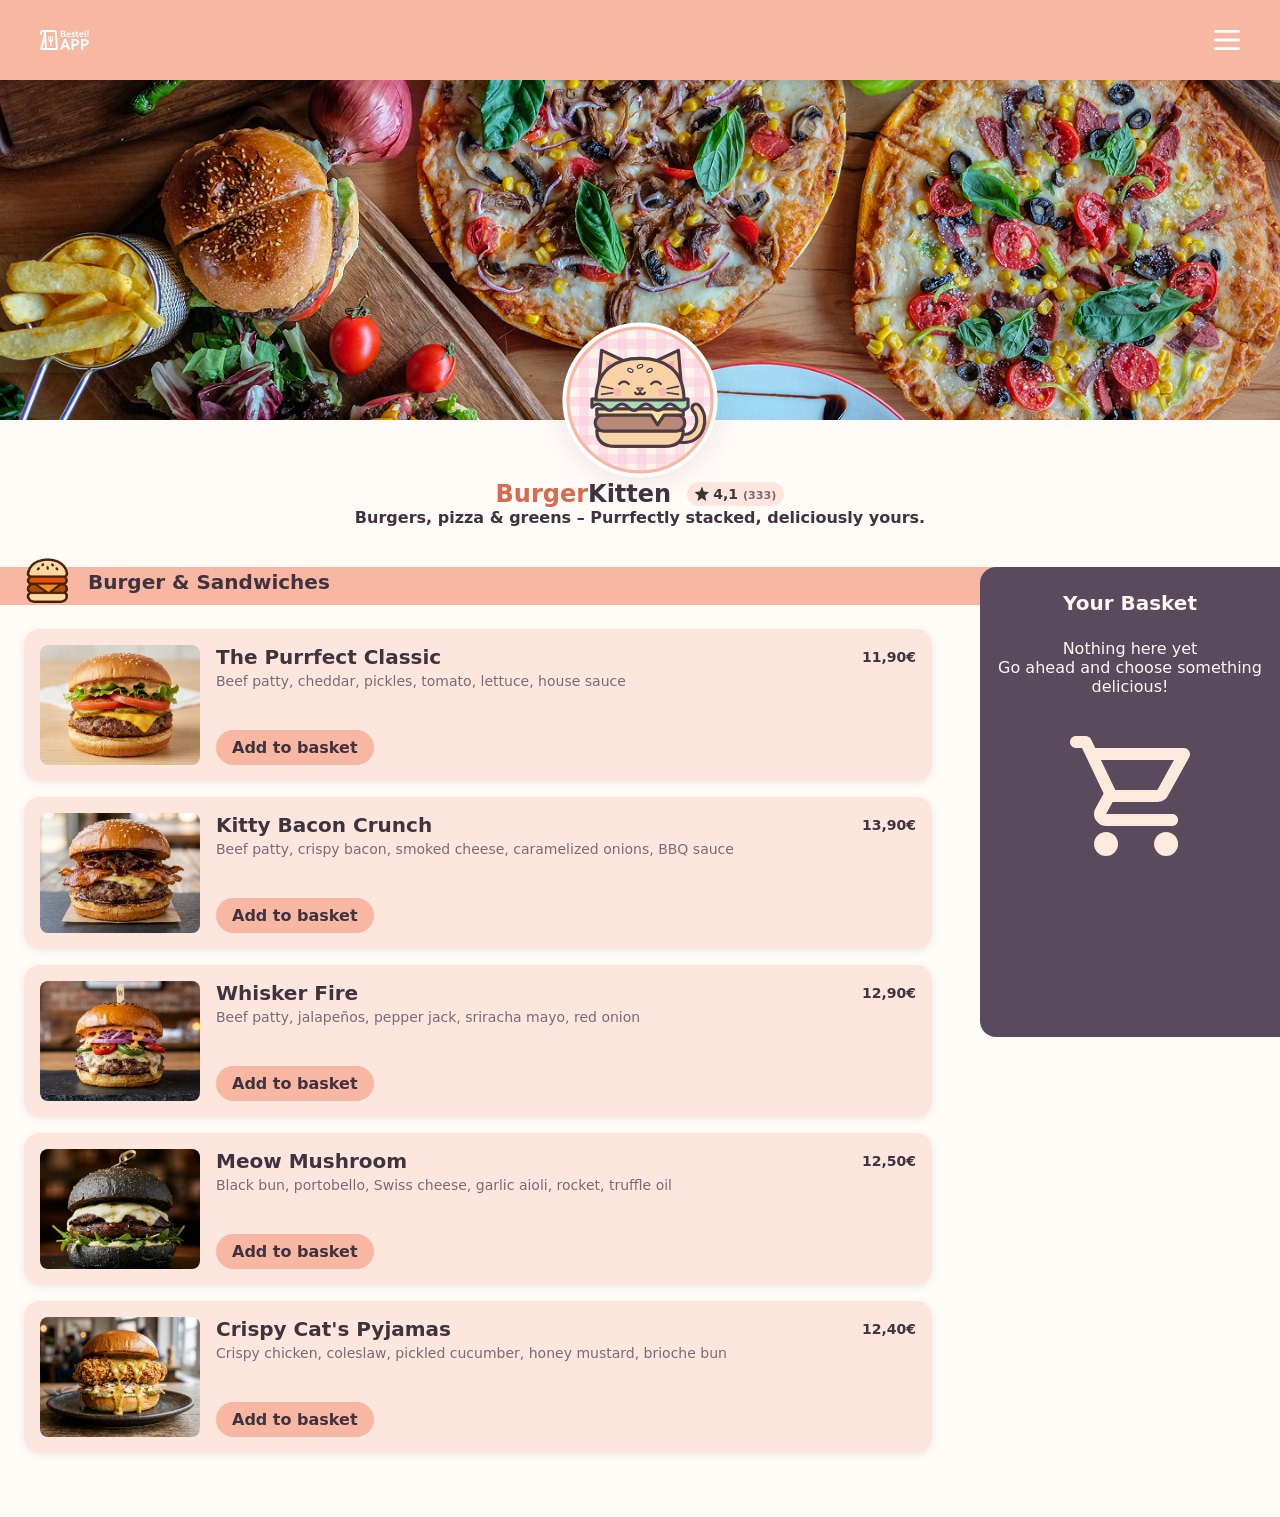
==== index.html @ b27741aa "feat: implemented all the button functionalities. Nothing get's stored yet." ====
<!doctype html>
<html lang="en">
    <head>
        <meta charset="UTF-8" />
        <meta name="viewport" content="width=device-width, initial-scale=1.0" />
        <title>Bestell App</title>
        <link rel="stylesheet" href="style.css" />
        <script src="./scripts/db.js"></script>
        <script src="./scripts/templates.js"></script>
        <script src="./script.js" defer></script>
    </head>
    <body onload="init()">
        <header class="site-header">
            <img src="./assets/icon/site-logo.svg" alt="Website Icon" />
            <img src="./assets/icon/menu.svg" alt="Menu Icon" />
        </header>
        <main>
            <section class="hero-section"></section>
            <section class="title-section">
                <img
                    src="./assets/icon/logo-burgerkitten.svg"
                    alt="Logo Burgerkitten"
                />
                <div class="restaurant">
                    <div class="name-wrapper">
                        <h1><span class="name-accent">Burger</span>Kitten</h1>
                        <div class="stars">
                            <img src="./assets/icon/star.svg" alt="Star icon" />
                            <p>4,1 <span class="rating-count">(333)</span></p>
                        </div>
                    </div>
                    <p>
                        Burgers, pizza & greens – Purrfectly stacked,
                        deliciously yours.
                    </p>
                </div>
            </section>
            <section class="menu-section">
                <div class="category-header">
                    <div class="category-header-inner">
                        <img src="./assets/icon/burger.svg" alt="Burger icon" />
                        <h2>Burger & Sandwiches</h2>
                    </div>
                </div>
                <div class="basket-content-wrapper">
                    <div id="cards" class="menu-cards"></div>
                    <section id="basket" class="basket"></section>
                </div>
            </section>
            <dialog id="finished_order_dialog" class="order-confirmed-dialog" onclick="closeOnBackdrop(event)"</dialog>
                <button
                    class="dialog-close"
                    onclick="closeDialog()"
                    aria-label="Close"
                >
                    ✕
                </button>
                <img src="./assets/icon/delivery.svg" alt="Icon of driving truck">
                <h3>Order confirmed!</h3>
                <p>Your food is on the way, meow!</p>
            </dialog>
        </main>
    </body>
</html>
---- style.css ----
@import url("./styles/root.css");

/* ---------- Reset ---------- */
* {
    margin: 0;
    padding: 0;
    box-sizing: border-box;
}

img {
    display: block;
    max-width: 100%;
}

body {
    font-family: var(--font-body);
    font-size: var(--font-size-base);
    color: var(--color-text);
    background-color: var(--color-bg);
}

button {
    font: inherit;
    cursor: pointer;
}

/* ---------- Header ---------- */
.site-header {
    display: flex;
    justify-content: space-between;
    align-items: center;
    height: 80px;
    padding: 0 var(--space-5);
    background-color: var(--color-primary);
}

.site-header img {
    height: 20px;
}

/* ---------- Hero ---------- */
/* Replace the gradient with a background-image once the photo is ready */
.hero-section {
    height: 340px;
    max-width: 1440px;
    margin: 0 auto;
    background-image: url("./assets/img/hero.png");
    background-size: cover;
    background-position: center;
}

/* ---------- Title / logo ---------- */
.title-section {
    text-align: center;
    padding-bottom: var(--space-5);
}

.title-section > img {
    width: 160px;
    height: 160px;
    margin: -100px auto 0; /* pulls the logo up so it overlaps the hero */
    position: relative;
    filter: drop-shadow(var(--shadow-soft));
}

.name-wrapper {
    display: flex;
    justify-content: center;
    align-items: center;
    gap: var(--space-3);
}

.name-accent {
    color: var(--color-primary-deep);
}

.restaurant {
    display: flex;
    flex-direction: column;

    font-weight: 600;
}

.stars {
    display: flex;
    align-items: center;
    gap: var(--space-1);
    padding: var(--space-1) var(--space-2);
    background-color: var(--color-primary-soft);
    border-radius: var(--radius-round);
    font-size: var(--font-size-sm);
    font-weight: 600;
}
.rating-count {
    color: var(--color-text-muted);
    font-size: 0.8em;
}

.stars img {
    width: var(--font-size-sm);
}

/* ---------- Menu ---------- */
.menu-section {
    --category-bar-height: 38px;
    margin: 0 auto;
}

.category-header {
    display: flex;
    align-items: center;
    gap: var(--space-3);
    background-color: var(--color-primary);
    height: var(--category-bar-height);
    width: 100%;
}

.category-header img {
    height: 48px;
    position: absolute;
    bottom: 0px;
}

.category-header h2 {
    font-family: var(--font-heading);
    font-size: var(--font-size-lg);
    color: var(--color-text-on-primary);
    padding-left: var(--space-6);
}

.category-header-inner {
    position: relative; /* anchors the absolutely positioned icon */
    display: flex;
    align-items: center;
    width: 100%;
    height: 100%;
    max-width: 1440px;
    margin: 0 auto;
    padding: 0 var(--space-4) var(--space-2);
}

.basket-content-wrapper {
    max-width: 1440px;

    margin: calc(-1 * var(--category-bar-height)) auto 0; /* pulls the basket up over the orange bar */
    display: flex;
    justify-content: space-between;
    align-items: flex-start;
    gap: var(--space-4);
}

.basket {
    position: sticky;
    z-index: 1;
    top: var(--space-4);
    background-color: var(--color-basket-bg);
    flex: 0 0 300px;
    max-height: calc(100vh - 2 * var(--space-4));
    padding: var(--space-4) var(--space-3);
    color: var(--color-basket-text);
    display: flex;
    flex-direction: column;
    align-items: center;
    border-top-left-radius: var(--radius-md);
    border-bottom-left-radius: var(--radius-md);
    height: 470px;
}

.basket-items {
    padding-right: var(--space-2);
    scrollbar-gutter: stable;
}

.menu-cards {
    display: flex;
    flex-direction: column;
    gap: var(--space-3);
    margin-top: calc(
        var(--category-bar-height) + var(--space-4)
    ); /* compensates for the wrapper's negative margin */
    padding: 0 var(--space-4) var(--space-6);
    flex: 1;
    min-width: 0;
    max-width: 1140px;
}

/* ---------- Basket content ---------- */
.basket h3 {
    font-family: var(--font-heading);
    font-size: var(--font-size-lg);
    margin-bottom: var(--space-4);
}

/* empty basket */
.basket > p {
    text-align: center;
}

.basket > img {
    width: 120px;
    height: 120px;
    margin-top: var(--space-5);
}

/* filled basket */
.basket-items {
    display: flex;
    flex-direction: column;
    gap: var(--space-2);
    width: 100%;
    min-height: 0;
    overflow-y: auto; /* list scrolls, totals and button stay visible */
    scrollbar-color: var(--color-primary) transparent;
}

.basket-item {
    display: flex;
    flex-direction: column;
    gap: var(--space-2);
    padding: var(--space-2) var(--space-3);
    background-color: var(--color-primary-soft);
    color: var(--color-text);
    border-radius: var(--radius-md);
    font-weight: 600;
    font-size: var(--font-size-sm);
}

.basket-item-row {
    display: flex;
    justify-content: space-between;
    align-items: center;
}

.amount-controls {
    display: flex;
    align-items: center;
    gap: var(--space-2);
}

.amount-button {
    display: flex;
    align-items: center;
    justify-content: center;
    width: 24px;
    height: 24px;
    padding: 0;
    background: transparent;
    border: 0;
    border-radius: var(--radius-round);
    color: var(--color-text);
    font-weight: 700;
}

.amount-button:hover {
    background-color: var(--color-primary);
}

.amount-button:focus-visible {
    outline: 3px solid var(--color-focus);
}

.amount-button img {
    width: 16px;
    height: 16px;
}

.basket-summary {
    display: flex;
    flex-direction: column;
    gap: var(--space-1);
    width: 100%;
    margin-top: var(--space-3);
    font-size: var(--font-size-sm);
}

.summary-row {
    display: flex;
    justify-content: space-between;
}

.summary-total {
    margin-top: var(--space-1);
    padding-top: var(--space-2);
    border-top: 2px solid var(--color-basket-text);
    font-weight: 700;
}

.button-buy {
    margin-top: var(--space-3);
    padding: var(--space-2) var(--space-5);
    color: var(--color-text-on-primary);
    background-color: var(--color-primary);
    border: 0;
    border-radius: var(--radius-round);
    font-family: var(--font-heading);
    font-size: var(--font-size-lg);
    font-weight: 600;
}

.button-buy:hover {
    background-color: var(--color-primary-hover);
}

.button-buy:focus-visible {
    outline: 3px solid var(--color-focus);
    outline-offset: 2px;
}

/* ---------- Card ---------- */
.card {
    display: flex;
    gap: var(--space-3);
    padding: var(--space-3);
    background-color: var(--color-primary-soft);
    border-radius: var(--radius-md);
    box-shadow: var(--shadow-card);
}

.card img {
    width: 160px;
    height: 120px;
    object-fit: cover;
    border-radius: var(--radius-sm);
}

.details {
    display: flex;
    flex-direction: column;
    gap: var(--space-1);
    flex: 1;
}

.details h3 {
    font-family: var(--font-heading);
    font-size: var(--font-size-lg);
    font-weight: 600;
}

.details p {
    font-size: var(--font-size-sm);
    color: var(--color-text-muted);
}

.details-header {
    display: flex;
    justify-content: space-between;
    align-items: center;
}

.details-header p {
    color: var(--color-text);
    font-weight: 600;
}

.button-to-basket {
    align-self: flex-start;
    margin-top: auto;
    padding: var(--space-2) var(--space-3);
    color: var(--color-text-on-primary);
    background-color: var(--color-primary);
    border: 0;
    border-radius: var(--radius-round);
    font-weight: 700;
}

.button-to-basket:hover {
    background-color: var(--color-primary-hover);
}

.button-to-basket:focus-visible {
    outline: 3px solid var(--color-focus);
    outline-offset: 2px;
}

/* ---------- Dialog ---------- */
.order-confirmed-dialog {
    position: fixed; /* keeps it centered even if the page is scrolled */
    margin: auto;
    width: min(90vw, 380px);
    padding: var(--space-5) var(--space-4) var(--space-4);
    background-color: var(--color-basket-bg);
    color: var(--color-basket-text);
    border: none;
    border-radius: var(--radius-lg);
    box-shadow: var(--shadow-soft);
    text-align: center;
}

/* display only on [open], otherwise flex would show the closed dialog */
.order-confirmed-dialog[open] {
    display: flex;
    flex-direction: column;
    align-items: center;
    gap: var(--space-2);
    animation: dialog-pop 0.25s ease-out;
}

.order-confirmed-dialog::backdrop {
    background-color: var(--color-backdrop);
    backdrop-filter: blur(2px);
}

.order-confirmed-dialog img {
    width: 80px;
    height: 80px;
    margin-bottom: var(--space-2);
}

.order-confirmed-dialog h3 {
    font-family: var(--font-heading);
    font-size: var(--font-size-xl);
    line-height: 1.1;
}

.order-confirmed-dialog p {
    font-size: var(--font-size-lg);
    color: var(--color-primary);
}

.dialog-close {
    position: absolute;
    top: var(--space-3);
    right: var(--space-3);
    display: flex;
    align-items: center;
    justify-content: center;
    width: 36px;
    height: 36px;
    padding: 0;
    background: transparent;
    border: 0;
    border-radius: var(--radius-round);
    color: var(--color-basket-text);
    font-size: var(--font-size-lg);
    line-height: 1;
}

.dialog-close:hover {
    background-color: var(--color-basket-line);
}

.dialog-close:focus-visible {
    outline: 3px solid var(--color-focus);
}

@keyframes dialog-pop {
    from {
        opacity: 0;
        transform: scale(0.92);
    }
    to {
        opacity: 1;
        transform: scale(1);
    }
}

/* ---------- Small screens ---------- */
@media (max-width: 600px) {
    .site-header {
        padding: 0 var(--space-3);
    }

    .hero-section {
        height: 220px;
    }

    .card {
        flex-direction: column;
    }

    .card img {
        width: 100%;
        height: 180px;
    }
}
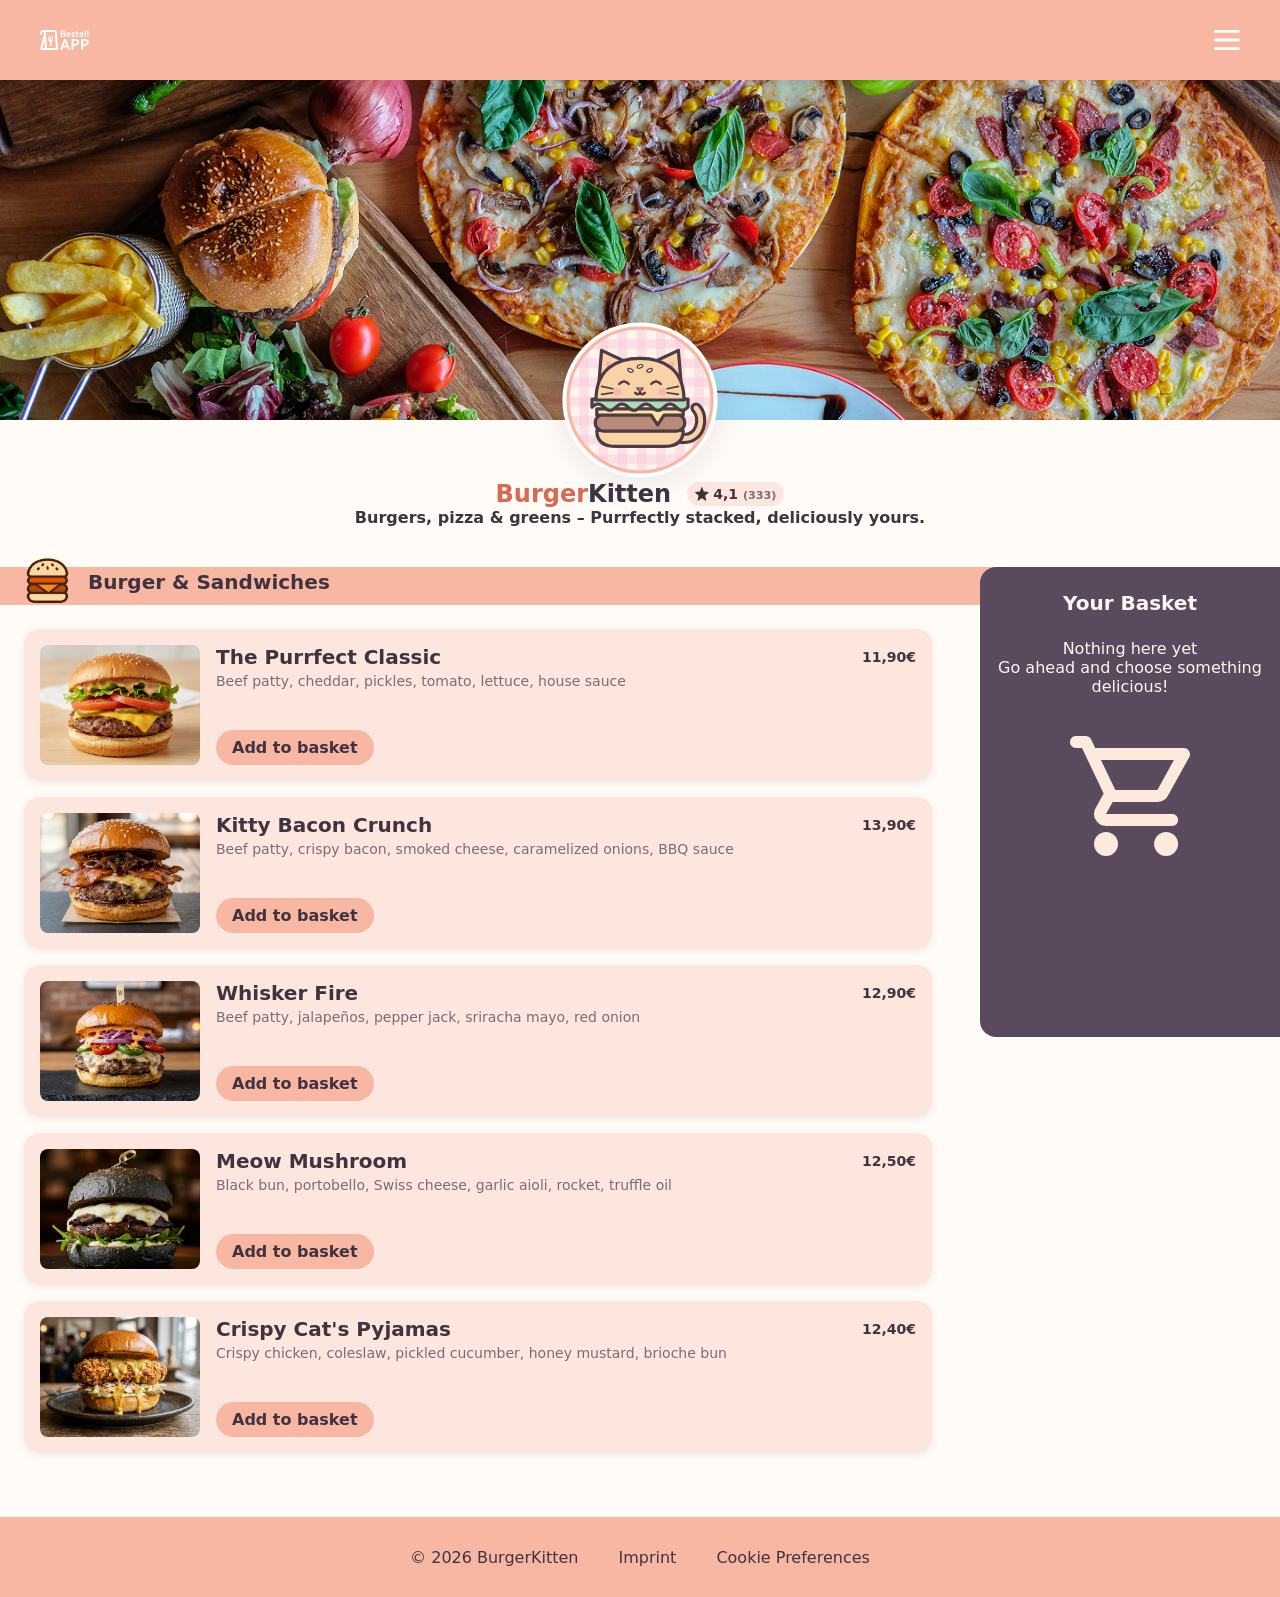
==== commit ef862e2e: "feat: optimized for mobile, including mobile footer and basket" ====
--- a/index.html
+++ b/index.html
@@ -60,5 +60,18 @@
                 <p>Your food is on the way, meow!</p>
             </dialog>
         </main>
+        <footer class="mobile-footer">
+            <a href=""><img src="./assets/icon/home.svg" alt=""></a>
+            <a href=""><img src="./assets/icon/person.svg" alt=""></a>
+            <a href=""><img src="./assets/icon/takeout_dining.svg" alt=""></a>
+            <button onclick="toggleBasket()" aria-label="Open basket">
+    <img src="./assets/icon/shopping-cart.svg" alt="" />
+</button>
+        </footer>
+        <footer class="site-footer">
+            <a href="">© 2026 BurgerKitten</a>
+            <a href="">Imprint</a>
+            <a href="">Cookie Preferences</a>
+        </footer>
     </body>
 </html>
--- a/style.css
+++ b/style.css
@@ -189,6 +189,11 @@
     font-family: var(--font-heading);
     font-size: var(--font-size-lg);
     margin-bottom: var(--space-4);
+}
+
+/* close button: reuses .dialog-close, only visible in the mobile overlay */
+.basket > .basket-close {
+    display: none;
 }
 
 /* empty basket */
@@ -443,6 +448,81 @@
     outline: 3px solid var(--color-focus);
 }
 
+/* only shown on small screens, see media query */
+.mobile-footer {
+    display: none;
+    justify-content: space-around;
+    align-items: center;
+    position: fixed;
+    bottom: 0;
+    left: 0;
+    width: 100%;
+    height: 50px;
+    background-color: var(--color-basket-bg);
+    z-index: 10;
+}
+
+.mobile-footer a,
+.mobile-footer button {
+    display: flex;
+    align-items: center;
+    justify-content: center;
+    width: 48px;
+    height: 48px;
+    padding: 0;
+    background: transparent;
+    border: 0;
+    border-radius: var(--radius-round);
+}
+
+.mobile-footer a:hover,
+.mobile-footer button:hover {
+    background-color: var(--color-basket-line);
+}
+
+.mobile-footer a:focus-visible,
+.mobile-footer button:focus-visible {
+    outline: 3px solid var(--color-focus);
+    outline-offset: 2px;
+}
+
+.mobile-footer img {
+    width: 20px;
+    height: 20px;
+}
+
+.site-footer {
+    display: flex;
+    justify-content: center;
+    align-items: center;
+    flex-wrap: wrap; /* links wrap on narrow screens instead of overflowing */
+    gap: var(--space-2) var(--space-5);
+    min-height: 80px;
+    padding: var(--space-3);
+    background-color: var(--color-primary);
+}
+
+.site-footer a {
+    color: var(--color-text);
+    text-decoration: none;
+    text-underline-offset: 4px;
+    text-decoration-thickness: 2px;
+    text-decoration-color: transparent;
+    transition: text-decoration-color 0.2s;
+}
+
+/* Text color stays plum (good contrast on peach), the underline fades in */
+.site-footer a:hover {
+    text-decoration-line: underline;
+    text-decoration-color: var(--color-text);
+}
+
+.site-footer a:focus-visible {
+    outline: 3px solid var(--color-focus);
+    outline-offset: 2px;
+    border-radius: var(--radius-sm);
+}
+
 @keyframes dialog-pop {
     from {
         opacity: 0;
@@ -472,4 +552,40 @@
         width: 100%;
         height: 180px;
     }
-}
+
+    body {
+        padding-bottom: 50px; /* room for the fixed bottom bar (same height as .mobile-footer) */
+    }
+
+    .site-footer {
+        display: none;
+    }
+
+    .mobile-footer {
+        display: flex;
+    }
+
+    .basket {
+        display: none;
+    }
+
+    .basket.open > .basket-close {
+        display: flex;
+    }
+
+    body:has(.basket.open) {
+        overflow: hidden; /* no scrolling of the page behind the basket */
+    }
+
+    .basket.open {
+        display: flex;
+        position: fixed;
+        inset: 0;
+        z-index: 20;
+        flex: none;
+        width: 100%;
+        height: 100dvh;
+        max-height: none;
+        border-radius: 0;
+    }
+}
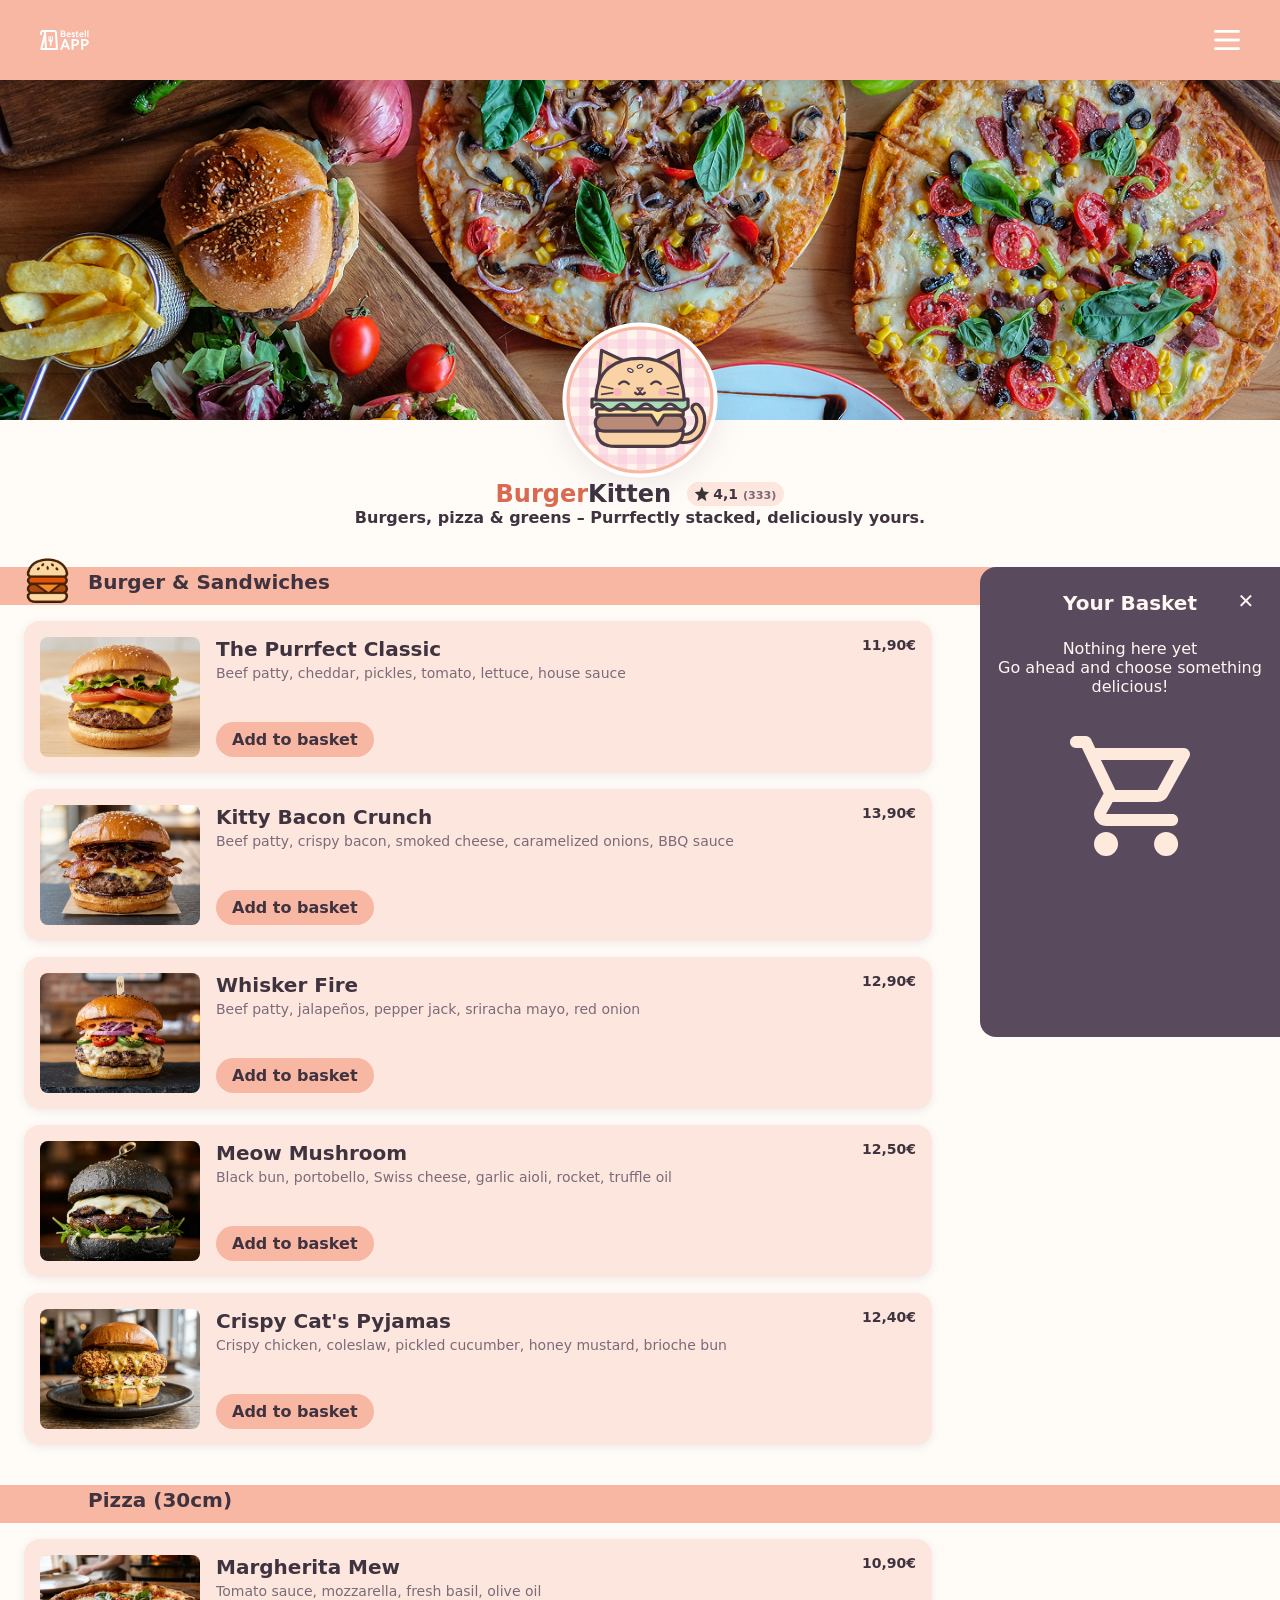
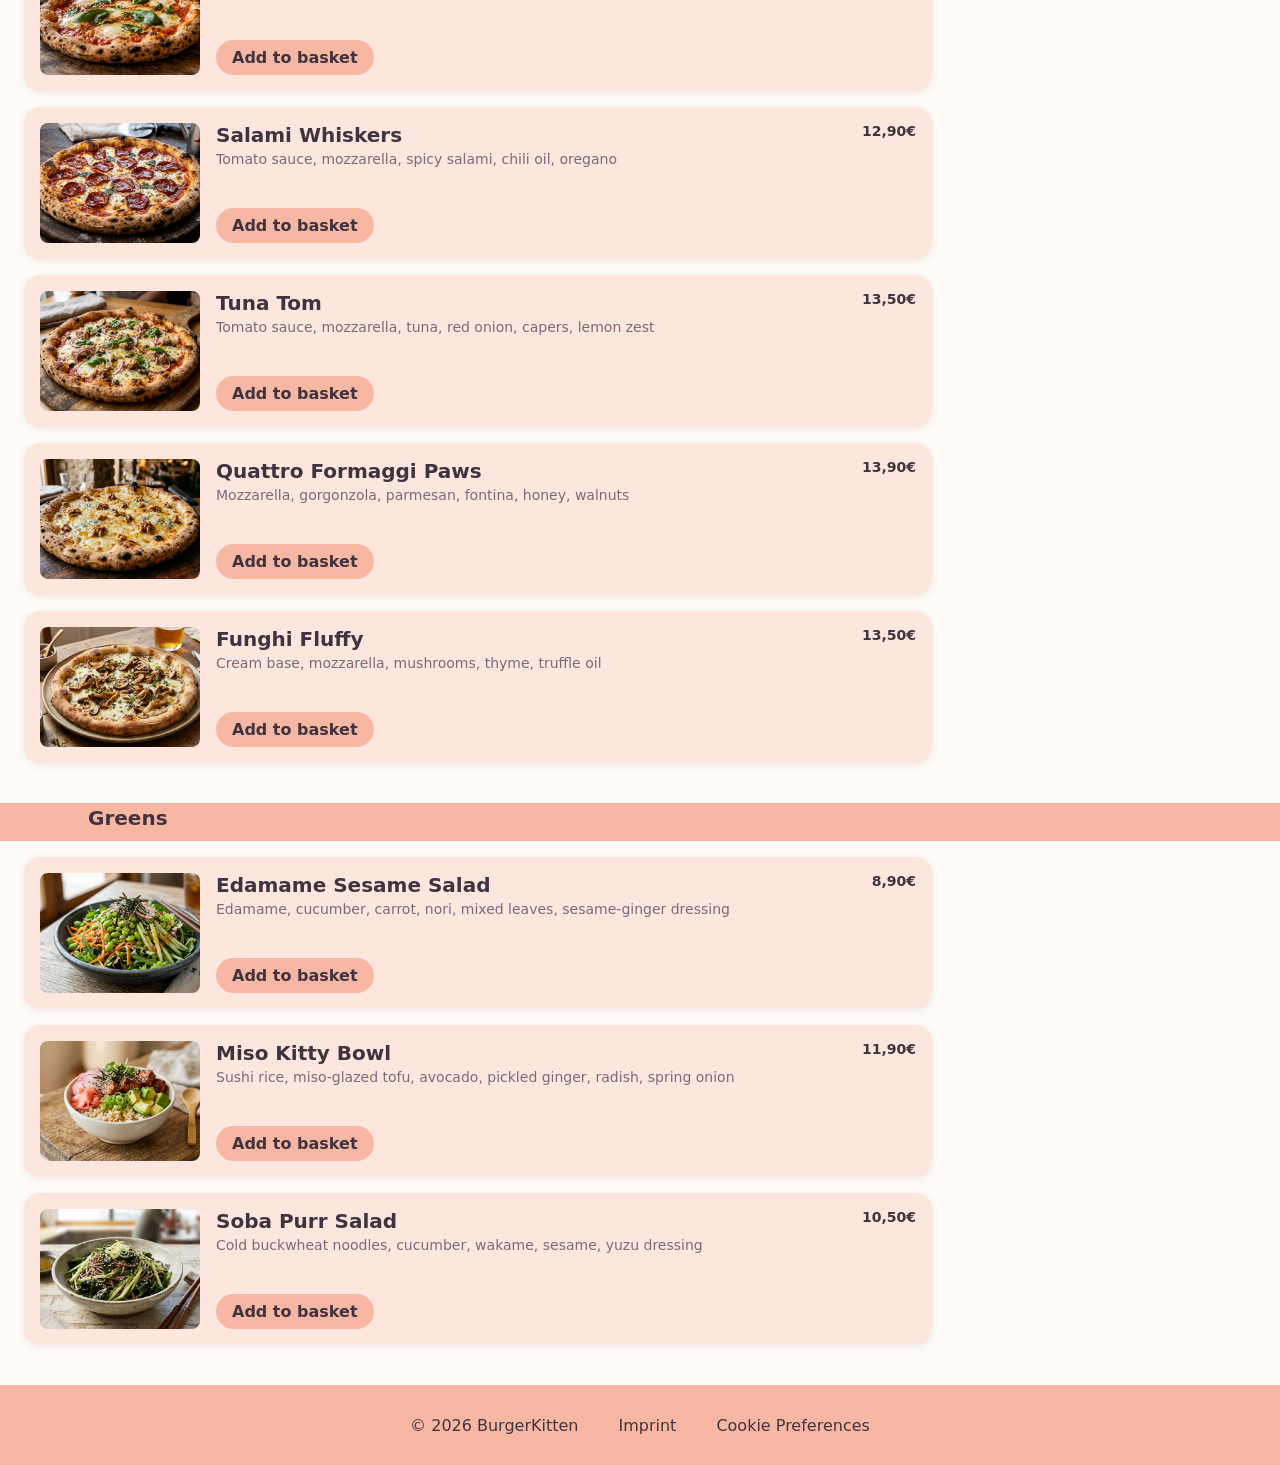
==== commit 9d7eade0: "feat: db.js now supports categories which get rendered ad the webpage" ====
--- a/index.html
+++ b/index.html
@@ -36,18 +36,12 @@
                 </div>
             </section>
             <section class="menu-section">
-                <div class="category-header">
-                    <div class="category-header-inner">
-                        <img src="./assets/icon/burger.svg" alt="Burger icon" />
-                        <h2>Burger & Sandwiches</h2>
-                    </div>
-                </div>
-                <div class="basket-content-wrapper">
-                    <div id="cards" class="menu-cards"></div>
+                <div id="menu"></div>
+                <div class="basket-column">
                     <section id="basket" class="basket"></section>
                 </div>
             </section>
-            <dialog id="finished_order_dialog" class="order-confirmed-dialog" onclick="closeOnBackdrop(event)"</dialog>
+            <dialog id="finished_order_dialog" class="order-confirmed-dialog" onclick="closeOnBackdrop(event)">
                 <button
                     class="dialog-close"
                     onclick="closeDialog()"
--- a/style.css
+++ b/style.css
@@ -139,14 +139,28 @@
     padding: 0 var(--space-4) var(--space-2);
 }
 
-.basket-content-wrapper {
+/* Invisible column over the whole menu: the basket sticks inside it
+   and overlaps the orange bars at the right edge of the 1440px frame */
+.menu-section {
+    position: relative;
+}
+
+.basket-column {
+    position: absolute;
+    top: 0;
+    bottom: 0;
+    left: 0;
+    right: 0;
     max-width: 1440px;
-
-    margin: calc(-1 * var(--category-bar-height)) auto 0; /* pulls the basket up over the orange bar */
-    display: flex;
-    justify-content: space-between;
+    margin: 0 auto;
+    display: flex;
+    justify-content: flex-end;
     align-items: flex-start;
-    gap: var(--space-4);
+    pointer-events: none; /* clicks go through to the cards */
+}
+
+.basket-column .basket {
+    pointer-events: auto;
 }
 
 .basket {
@@ -175,13 +189,10 @@
     display: flex;
     flex-direction: column;
     gap: var(--space-3);
-    margin-top: calc(
-        var(--category-bar-height) + var(--space-4)
-    ); /* compensates for the wrapper's negative margin */
-    padding: 0 var(--space-4) var(--space-6);
-    flex: 1;
-    min-width: 0;
-    max-width: 1140px;
+    max-width: 1440px;
+    margin: var(--space-3) auto 0; /* gap between category bar and first card */
+    /* right padding keeps the cards out from under the 300px basket */
+    padding: 0 calc(300px + 2 * var(--space-4)) var(--space-5) var(--space-4);
 }
 
 /* ---------- Basket content ---------- */
@@ -189,11 +200,6 @@
     font-family: var(--font-heading);
     font-size: var(--font-size-lg);
     margin-bottom: var(--space-4);
-}
-
-/* close button: reuses .dialog-close, only visible in the mobile overlay */
-.basket > .basket-close {
-    display: none;
 }
 
 /* empty basket */
@@ -349,10 +355,13 @@
 .details-header {
     display: flex;
     justify-content: space-between;
-    align-items: center;
+    align-items: flex-start;
+    gap: var(--space-2); /* keeps name and price apart */
 }
 
 .details-header p {
+    flex-shrink: 0;
+    white-space: nowrap; /* price never breaks */
     color: var(--color-text);
     font-weight: 600;
 }
@@ -361,6 +370,7 @@
     align-self: flex-start;
     margin-top: auto;
     padding: var(--space-2) var(--space-3);
+    white-space: nowrap; /* "Add to basket" stays on one line */
     color: var(--color-text-on-primary);
     background-color: var(--color-primary);
     border: 0;
@@ -462,26 +472,20 @@
     z-index: 10;
 }
 
-.mobile-footer a,
-.mobile-footer button {
+.mobile-footer a {
     display: flex;
     align-items: center;
     justify-content: center;
     width: 48px;
     height: 48px;
-    padding: 0;
-    background: transparent;
-    border: 0;
     border-radius: var(--radius-round);
 }
 
-.mobile-footer a:hover,
-.mobile-footer button:hover {
+.mobile-footer a:hover {
     background-color: var(--color-basket-line);
 }
 
-.mobile-footer a:focus-visible,
-.mobile-footer button:focus-visible {
+.mobile-footer a:focus-visible {
     outline: 3px solid var(--color-focus);
     outline-offset: 2px;
 }
@@ -534,6 +538,57 @@
     }
 }
 
+/* ---------- Tablet: basket still visible, but everything is more compact ---------- */
+@media (min-width: 601px) and (max-width: 900px) {
+    .basket {
+        flex-basis: 220px;
+        padding: var(--space-3) var(--space-2);
+    }
+
+    .basket h3 {
+        margin-bottom: var(--space-3);
+    }
+
+    .basket > img {
+        width: 80px;
+        height: 80px;
+        margin-top: var(--space-4);
+    }
+
+    .button-buy {
+        padding: var(--space-2) var(--space-4);
+        font-size: var(--font-size-base);
+    }
+
+    .menu-cards {
+        padding: 0 calc(220px + 2 * var(--space-2)) var(--space-5) var(--space-3);
+        gap: var(--space-2);
+    }
+
+    .card {
+        gap: var(--space-2);
+        padding: var(--space-2);
+    }
+
+    .card img {
+        width: 110px;
+        height: 90px;
+    }
+
+    .details h3 {
+        font-size: var(--font-size-base);
+    }
+
+    .details p {
+        font-size: 12px;
+    }
+
+    .button-to-basket {
+        padding: var(--space-1) var(--space-2);
+        font-size: 12px;
+    }
+}
+
 /* ---------- Small screens ---------- */
 @media (max-width: 600px) {
     .site-header {
@@ -544,6 +599,10 @@
         height: 220px;
     }
 
+    .menu-cards {
+        padding: 0 var(--space-3) var(--space-5); /* no basket column on mobile */
+    }
+
     .card {
         flex-direction: column;
     }
@@ -554,7 +613,7 @@
     }
 
     body {
-        padding-bottom: 50px; /* room for the fixed bottom bar (same height as .mobile-footer) */
+        padding-bottom: 80px; /* room for the fixed bottom bar */
     }
 
     .site-footer {
@@ -567,14 +626,6 @@
 
     .basket {
         display: none;
-    }
-
-    .basket.open > .basket-close {
-        display: flex;
-    }
-
-    body:has(.basket.open) {
-        overflow: hidden; /* no scrolling of the page behind the basket */
     }
 
     .basket.open {
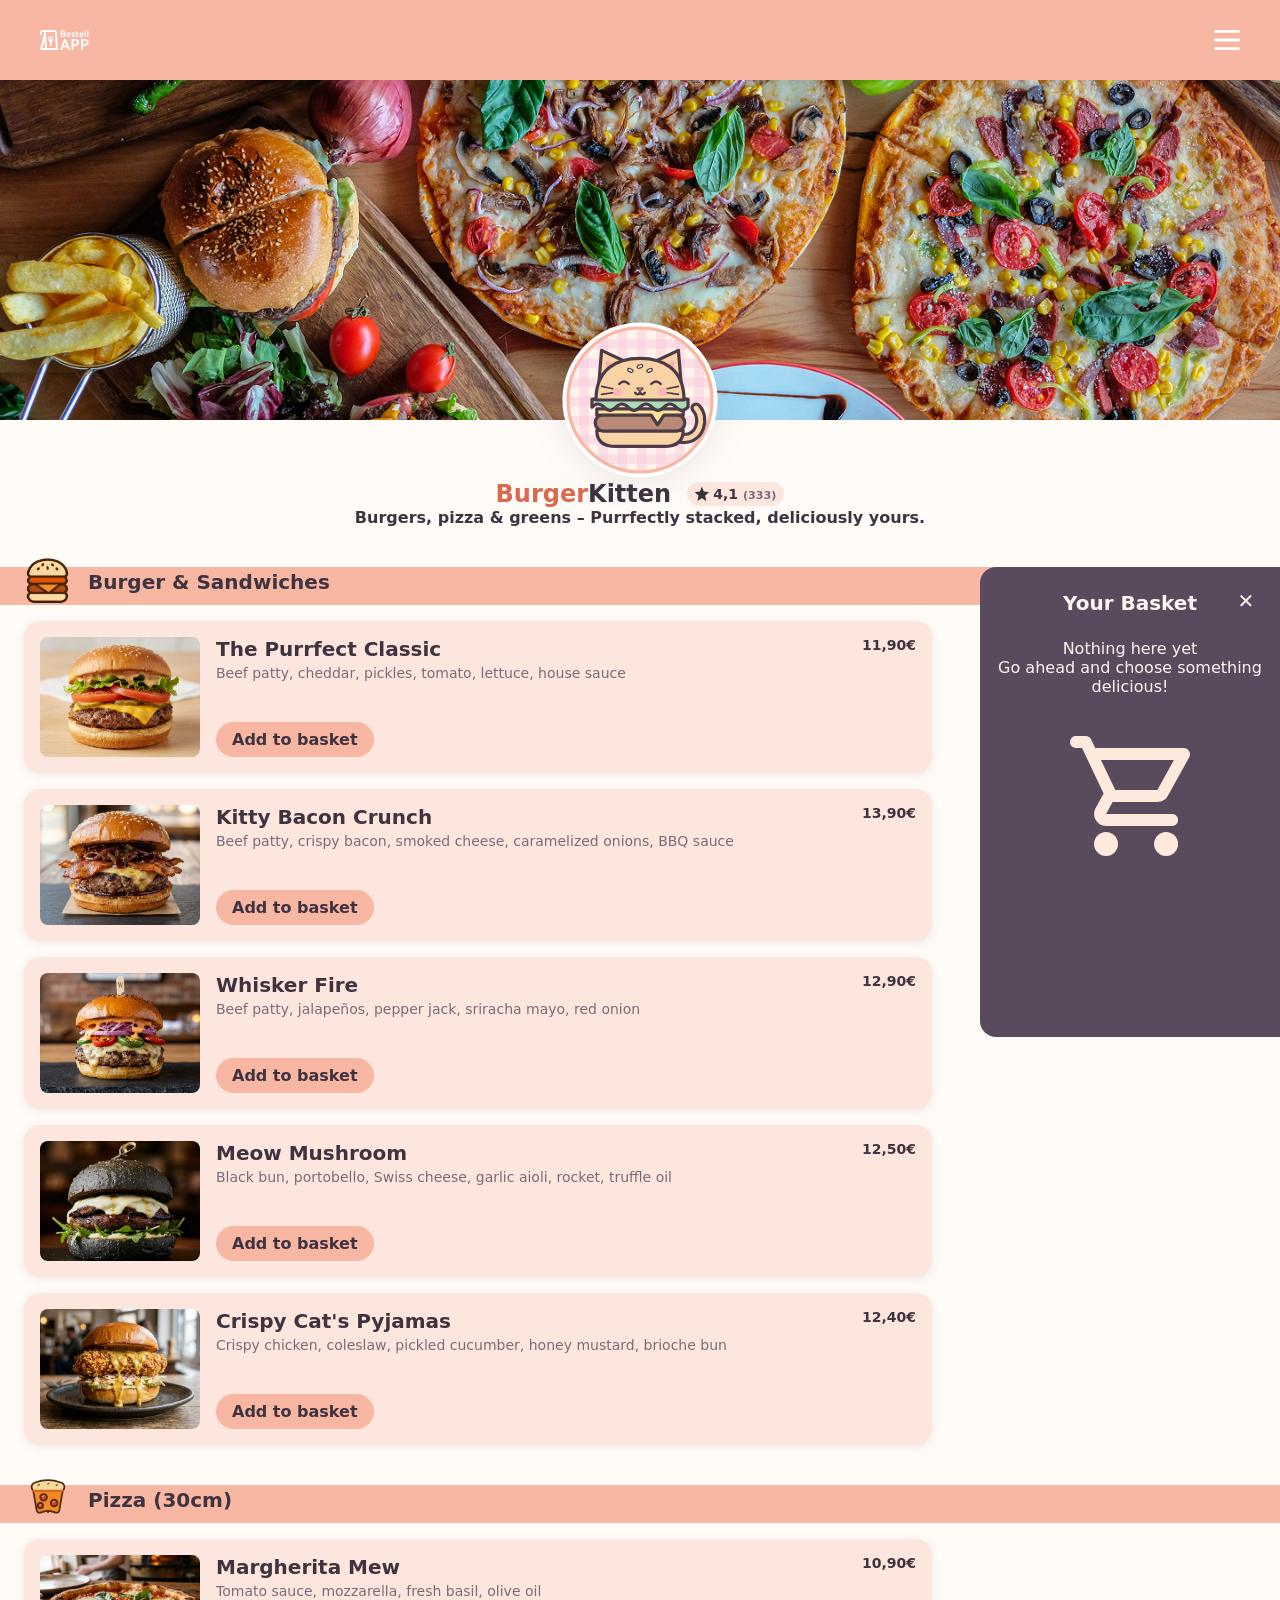
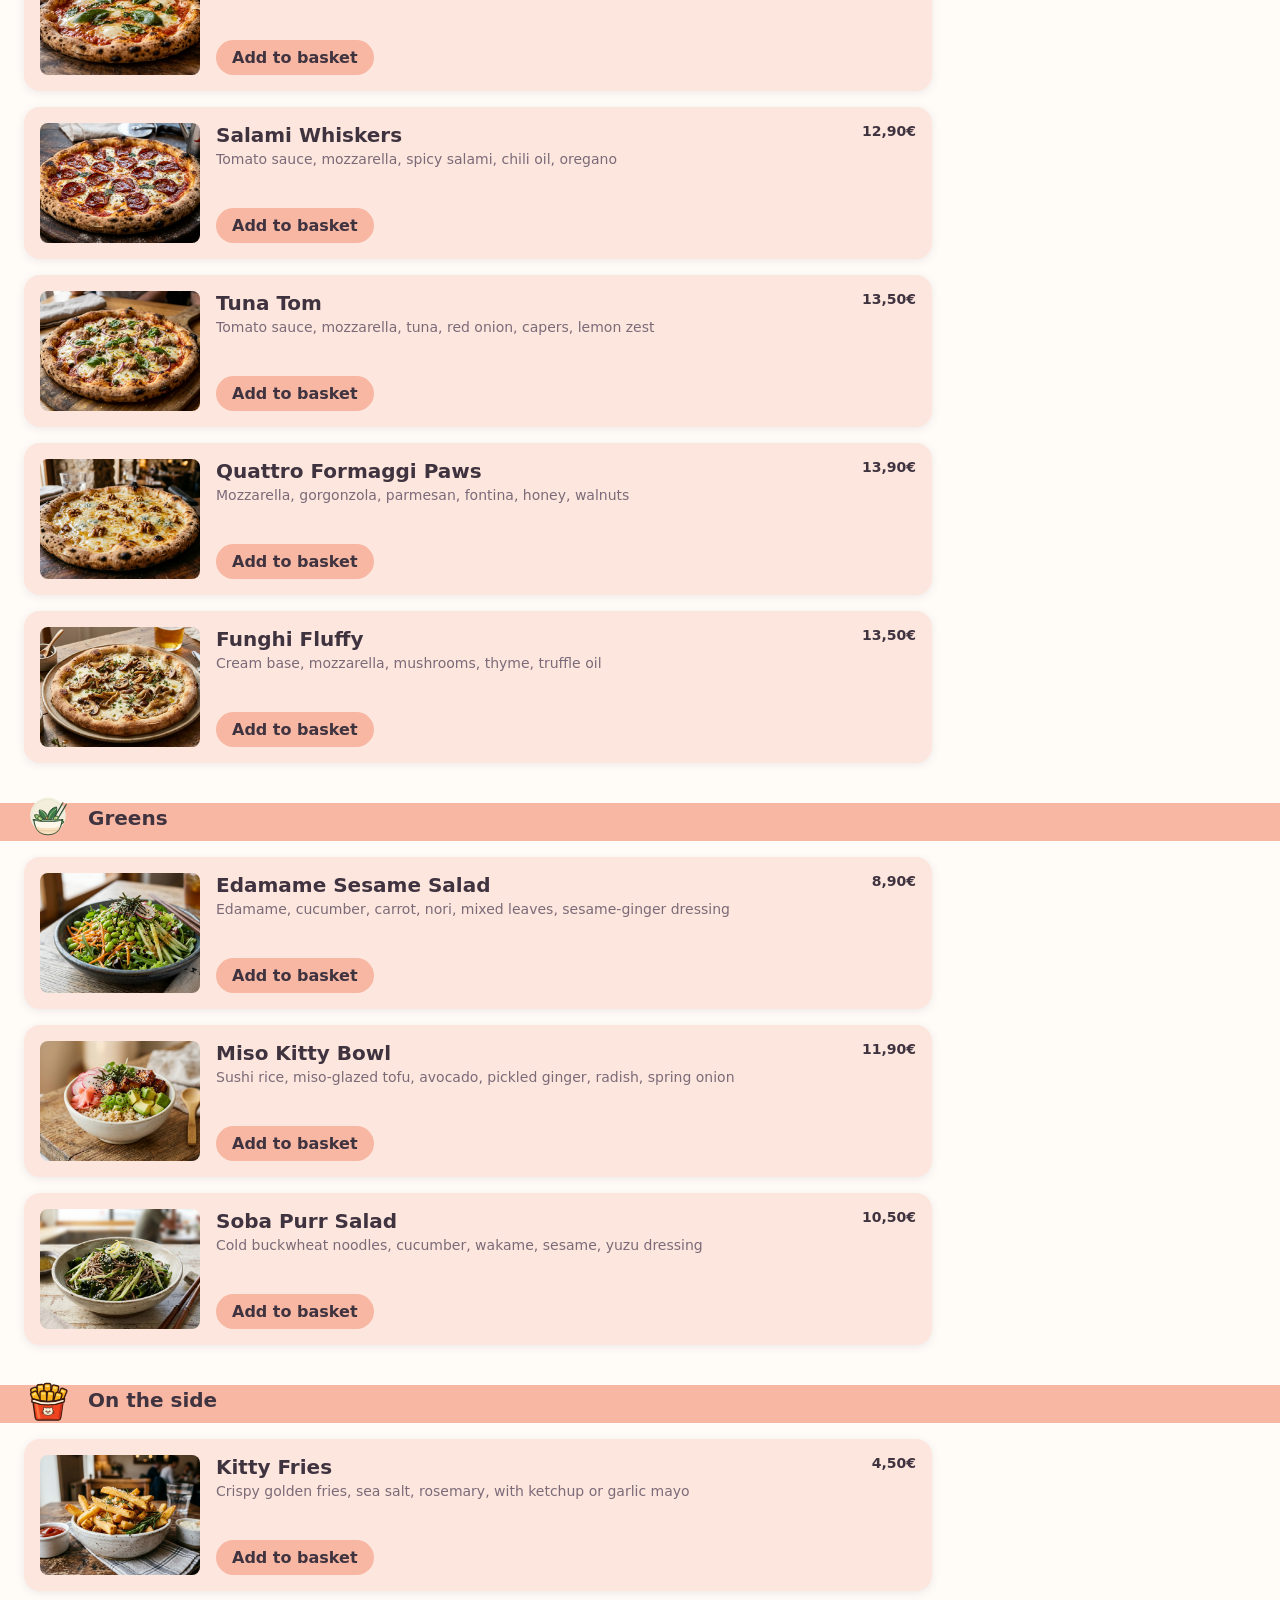
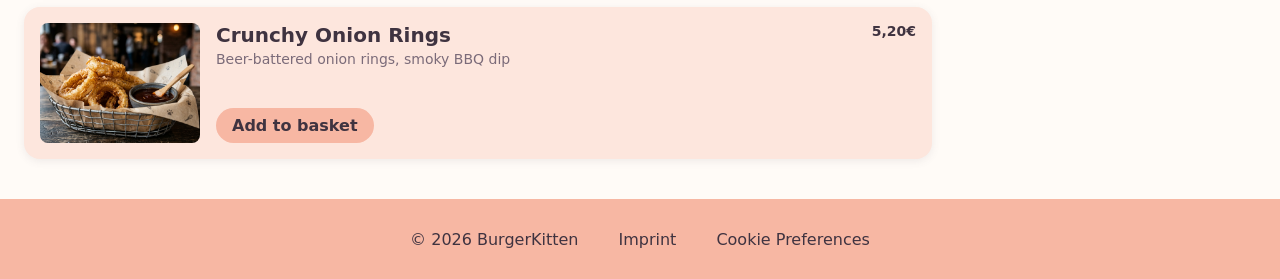
==== commit 4105dbb0: "style: added images" ====
--- a/index.html
+++ b/index.html
@@ -4,6 +4,7 @@
         <meta charset="UTF-8" />
         <meta name="viewport" content="width=device-width, initial-scale=1.0" />
         <title>Bestell App</title>
+        <link rel="icon" type="image/svg+xml" href="./assets/icon/page-logo.svg" />
         <link rel="stylesheet" href="style.css" />
         <script src="./scripts/db.js"></script>
         <script src="./scripts/templates.js"></script>
@@ -35,6 +36,7 @@
                     </p>
                 </div>
             </section>
+            <nav id="navigation" class="navigation"></nav>
             <section class="menu-section">
                 <div id="menu"></div>
                 <div class="basket-column">
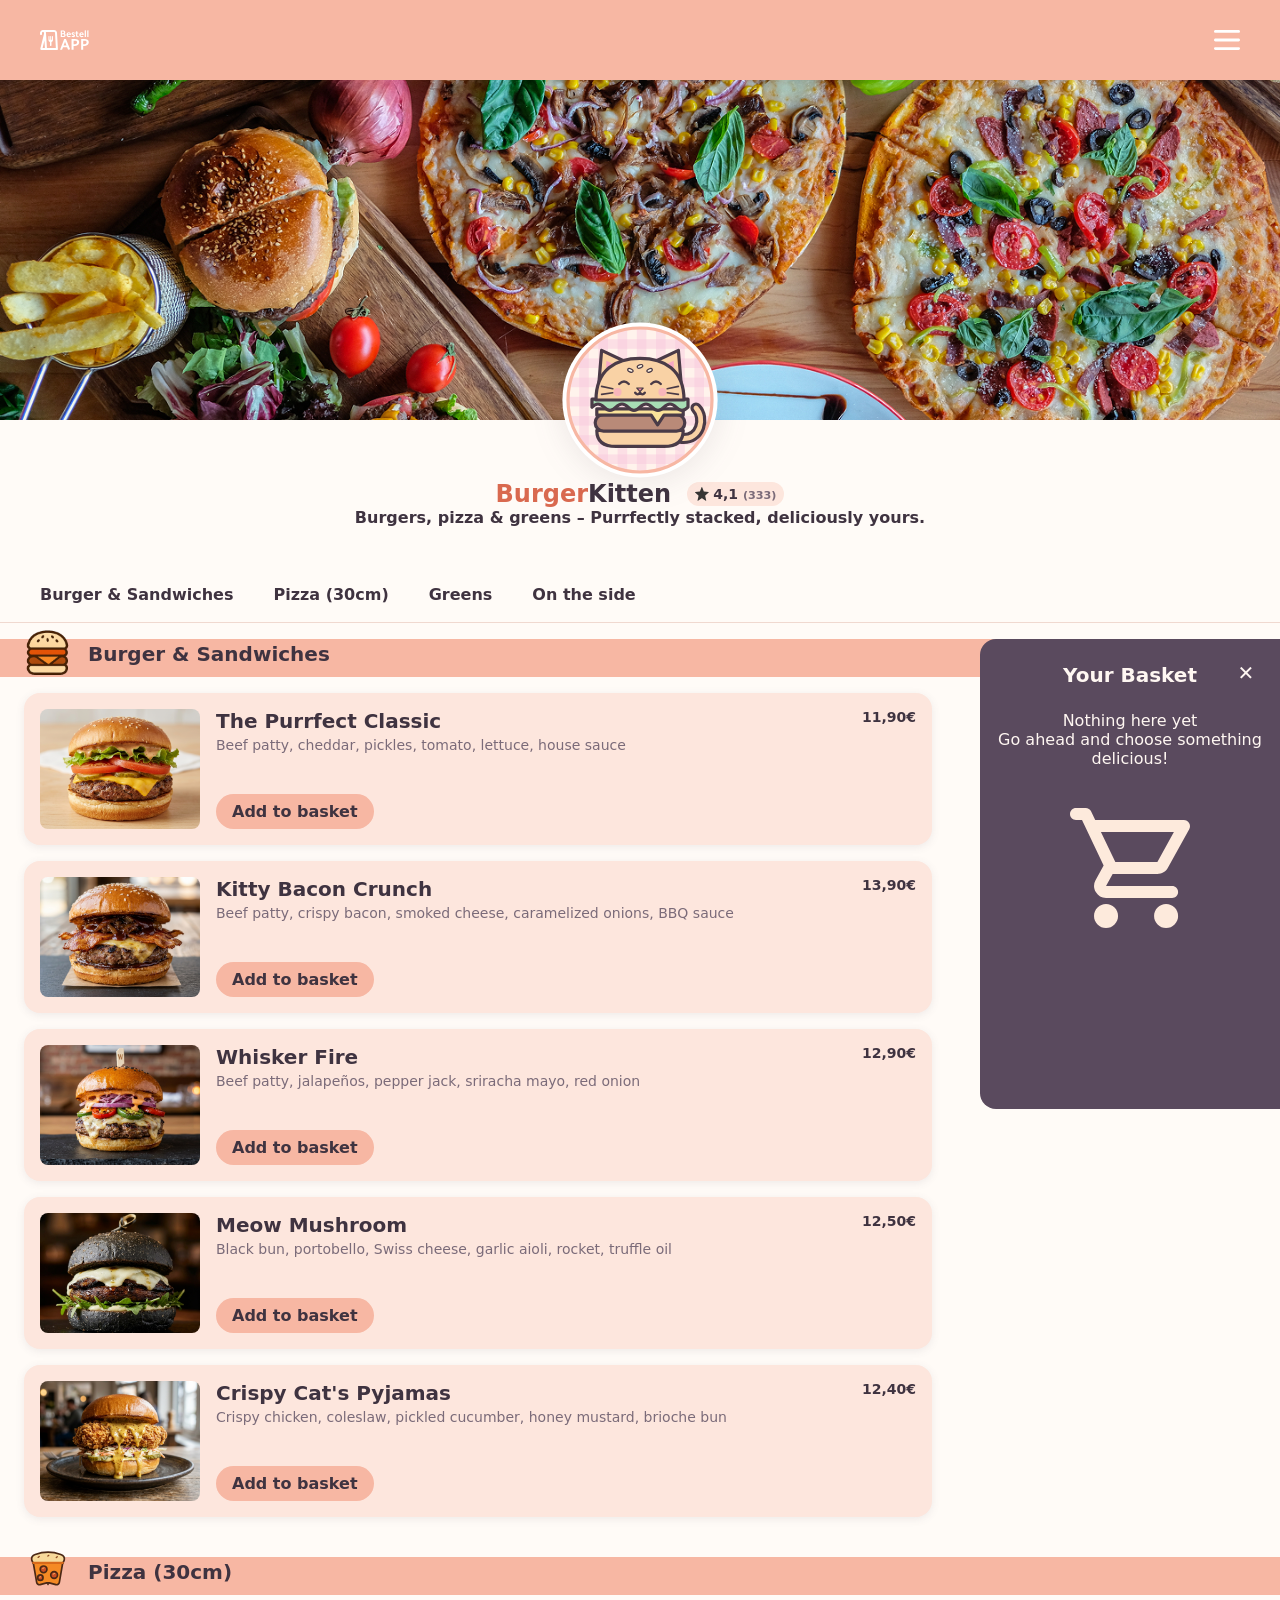
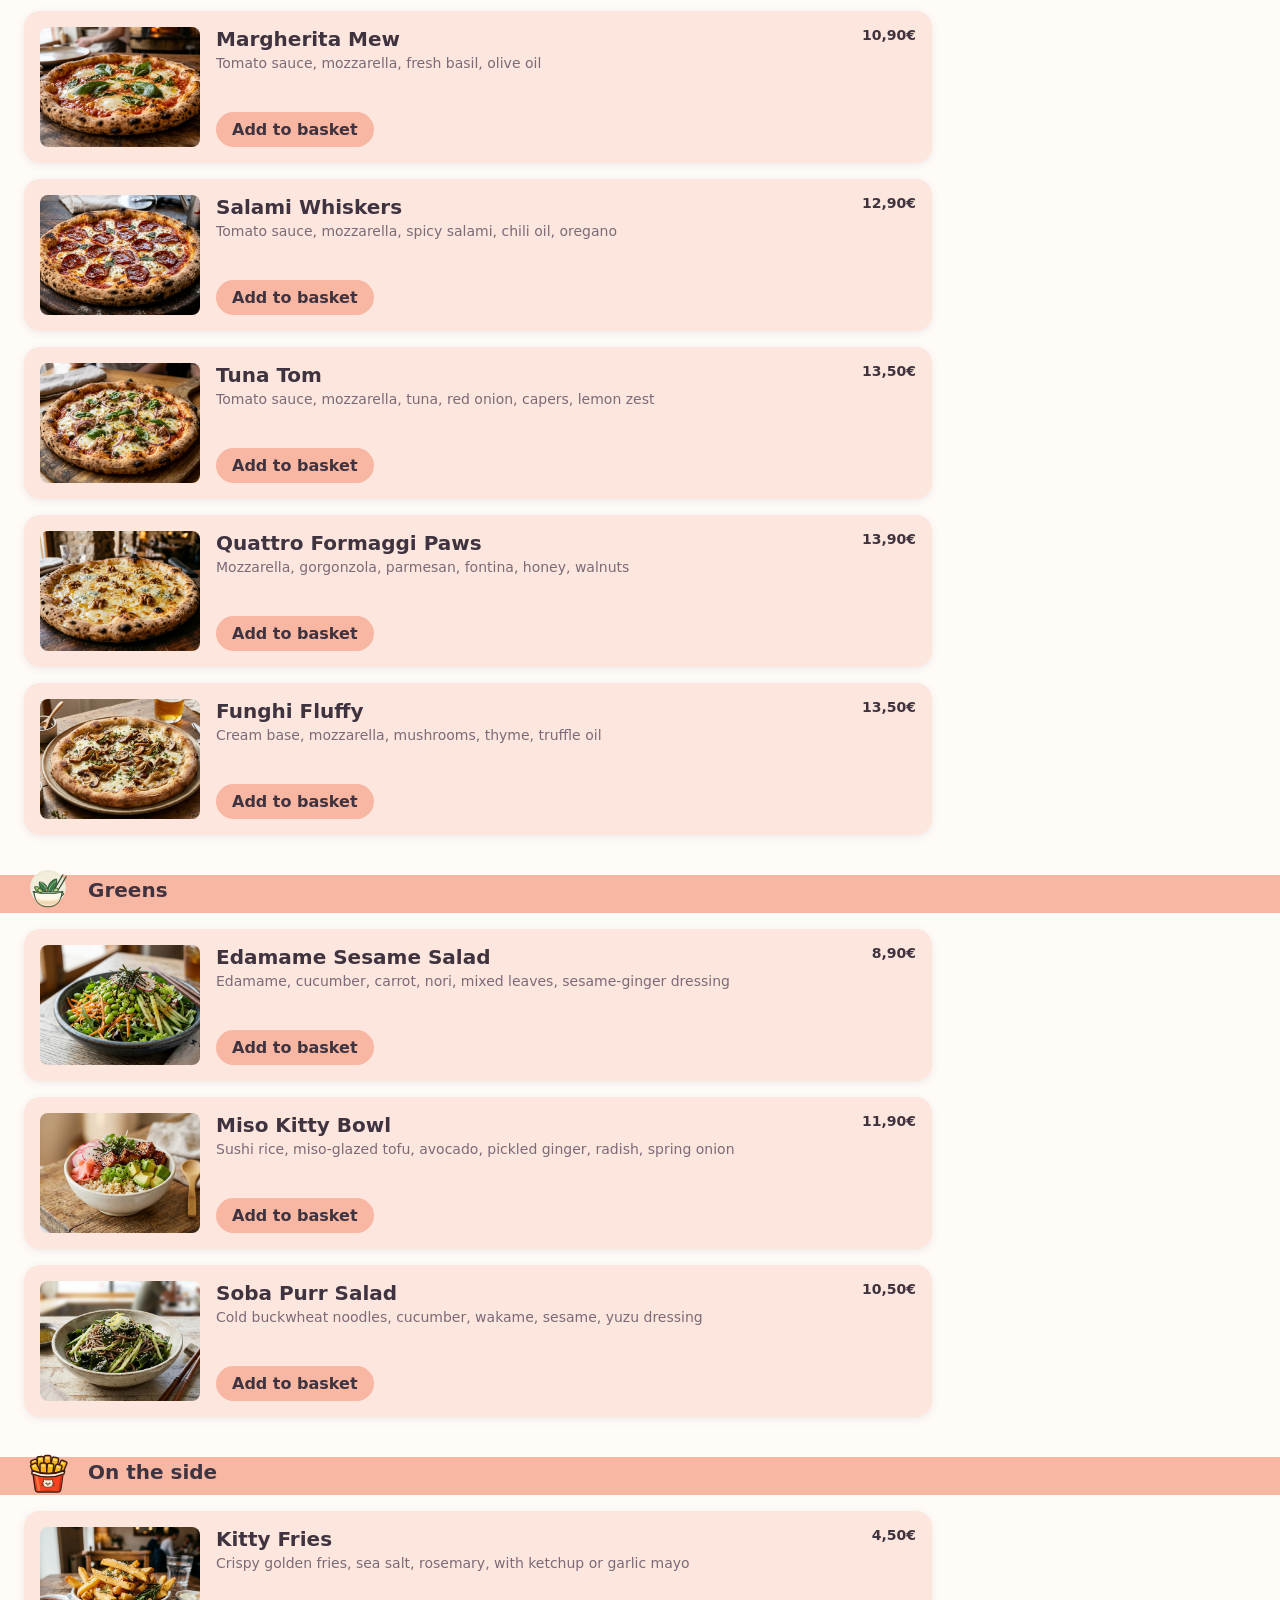
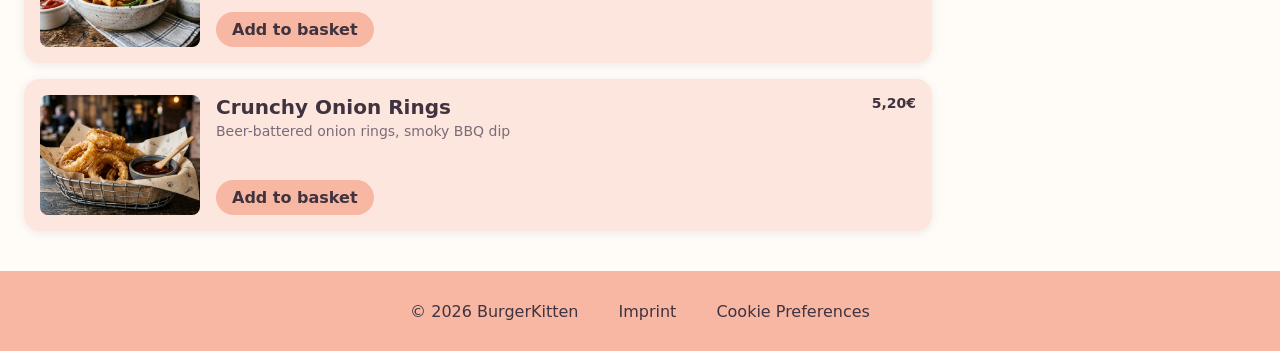
==== commit c0ba36df: "feat: implemented sliding navigation for categories" ====
--- a/index.html
+++ b/index.html
@@ -57,7 +57,7 @@
             </dialog>
         </main>
         <footer class="mobile-footer">
-            <a href=""><img src="./assets/icon/home.svg" alt=""></a>
+            <a href="#" aria-label="Back to top"><img src="./assets/icon/home.svg" alt=""></a>
             <a href=""><img src="./assets/icon/person.svg" alt=""></a>
             <a href=""><img src="./assets/icon/takeout_dining.svg" alt=""></a>
             <button onclick="toggleBasket()" aria-label="Open basket">
--- a/style.css
+++ b/style.css
@@ -104,6 +104,7 @@
 .menu-section {
     --category-bar-height: 38px;
     margin: 0 auto;
+    margin-top: var(--space-3);
 }
 
 .category-header {
@@ -166,7 +167,7 @@
 .basket {
     position: sticky;
     z-index: 1;
-    top: var(--space-4);
+    top: calc(56px + var(--space-3)); /* stays below the sticky navigation */
     background-color: var(--color-basket-bg);
     flex: 0 0 300px;
     max-height: calc(100vh - 2 * var(--space-4));
@@ -193,6 +194,69 @@
     margin: var(--space-3) auto 0; /* gap between category bar and first card */
     /* right padding keeps the cards out from under the 300px basket */
     padding: 0 calc(300px + 2 * var(--space-4)) var(--space-5) var(--space-4);
+}
+
+/* ---------- Category navigation (sticky, horizontally scrollable) ---------- */
+html {
+    scroll-behavior: smooth;
+}
+
+@media (prefers-reduced-motion: reduce) {
+    html {
+        scroll-behavior: auto;
+    }
+}
+
+.navigation {
+    --nav-height: 56px;
+    position: sticky;
+    top: 0;
+    z-index: 5; /* above cards and basket */
+    display: flex;
+    align-items: center;
+    gap: var(--space-2);
+    height: var(--nav-height);
+    /* left edge lines up with the 1440px content frame on wide screens */
+    padding: 0 max(var(--space-4), calc((100% - 1440px) / 2 + var(--space-4)));
+    overflow-x: auto;
+    background-color: var(--color-bg);
+    border-bottom: 1px solid var(--color-border);
+    scrollbar-width: none; /* swipe/scroll without a visible bar */
+}
+
+.navigation::-webkit-scrollbar {
+    display: none;
+}
+
+.nav-item {
+    flex-shrink: 0;
+    padding: var(--space-2) var(--space-3);
+    border-radius: var(--radius-round);
+    color: var(--color-text);
+    font-weight: 600;
+    text-decoration: none;
+    white-space: nowrap;
+    transition: background-color 0.2s;
+}
+
+.nav-item:hover {
+    background-color: var(--color-primary-soft);
+}
+
+.nav-item:focus-visible {
+    outline: 3px solid var(--color-focus);
+    outline-offset: 2px;
+}
+
+/* set by the scroll observer for the category currently in view */
+.nav-item.active {
+    background-color: var(--color-primary);
+    color: var(--color-text-on-primary);
+}
+
+/* anchor jumps stop below the sticky navigation instead of under it */
+.menu-category {
+    scroll-margin-top: 72px;
 }
 
 /* ---------- Basket content ---------- */
@@ -472,20 +536,26 @@
     z-index: 10;
 }
 
-.mobile-footer a {
+.mobile-footer a,
+.mobile-footer button {
     display: flex;
     align-items: center;
     justify-content: center;
     width: 48px;
     height: 48px;
+    padding: 0;
+    background: transparent;
+    border: 0;
     border-radius: var(--radius-round);
 }
 
-.mobile-footer a:hover {
+.mobile-footer a:hover,
+.mobile-footer button:hover {
     background-color: var(--color-basket-line);
 }
 
-.mobile-footer a:focus-visible {
+.mobile-footer a:focus-visible,
+.mobile-footer button:focus-visible {
     outline: 3px solid var(--color-focus);
     outline-offset: 2px;
 }
@@ -538,6 +608,21 @@
     }
 }
 
+/* ---------- Large screens: nav, category bar content and cards line up with the hero's left edge ---------- */
+@media (min-width: 1440px) {
+    .navigation {
+        padding-left: calc((100% - 1440px) / 2);
+    }
+
+    .category-header-inner {
+        padding-left: 0;
+    }
+
+    .menu-cards {
+        padding-left: 0;
+    }
+}
+
 /* ---------- Tablet: basket still visible, but everything is more compact ---------- */
 @media (min-width: 601px) and (max-width: 900px) {
     .basket {
@@ -561,7 +646,8 @@
     }
 
     .menu-cards {
-        padding: 0 calc(220px + 2 * var(--space-2)) var(--space-5) var(--space-3);
+        padding: 0 calc(220px + 2 * var(--space-2)) var(--space-5)
+            var(--space-3);
         gap: var(--space-2);
     }
 
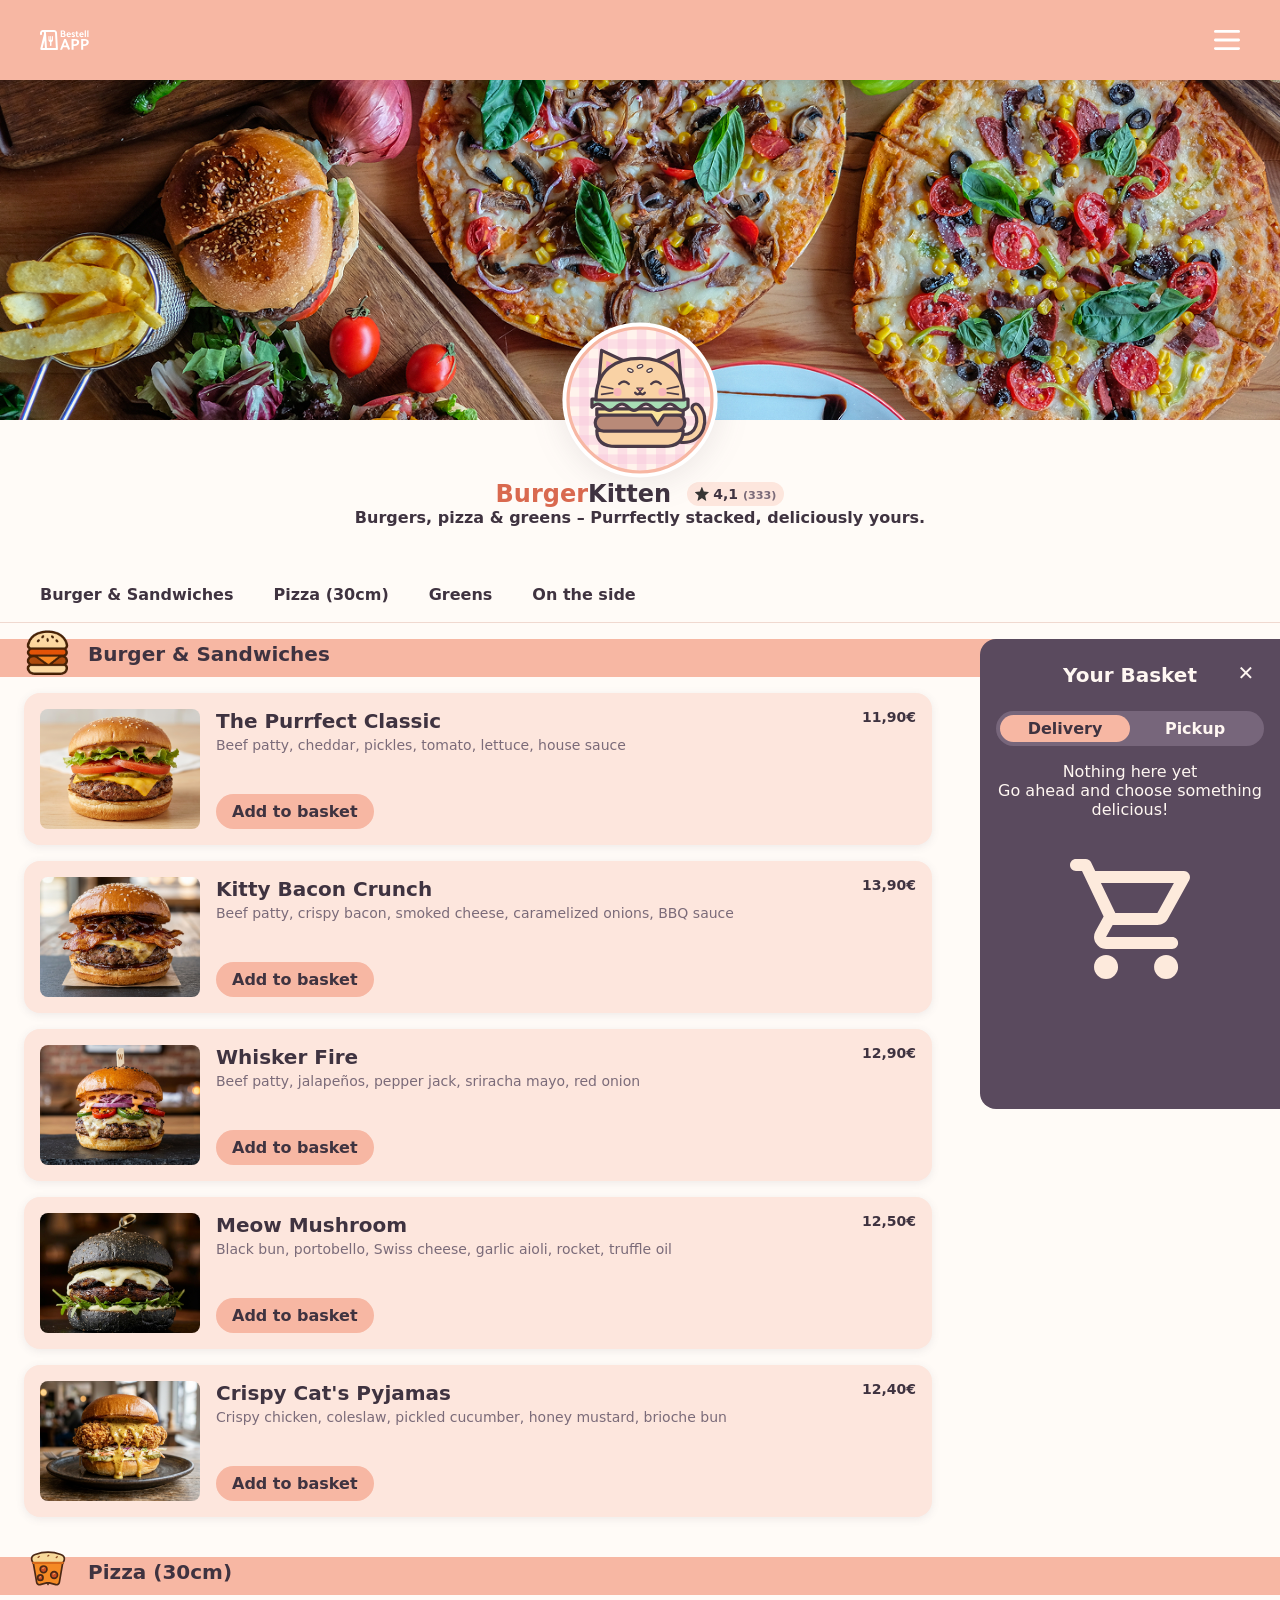
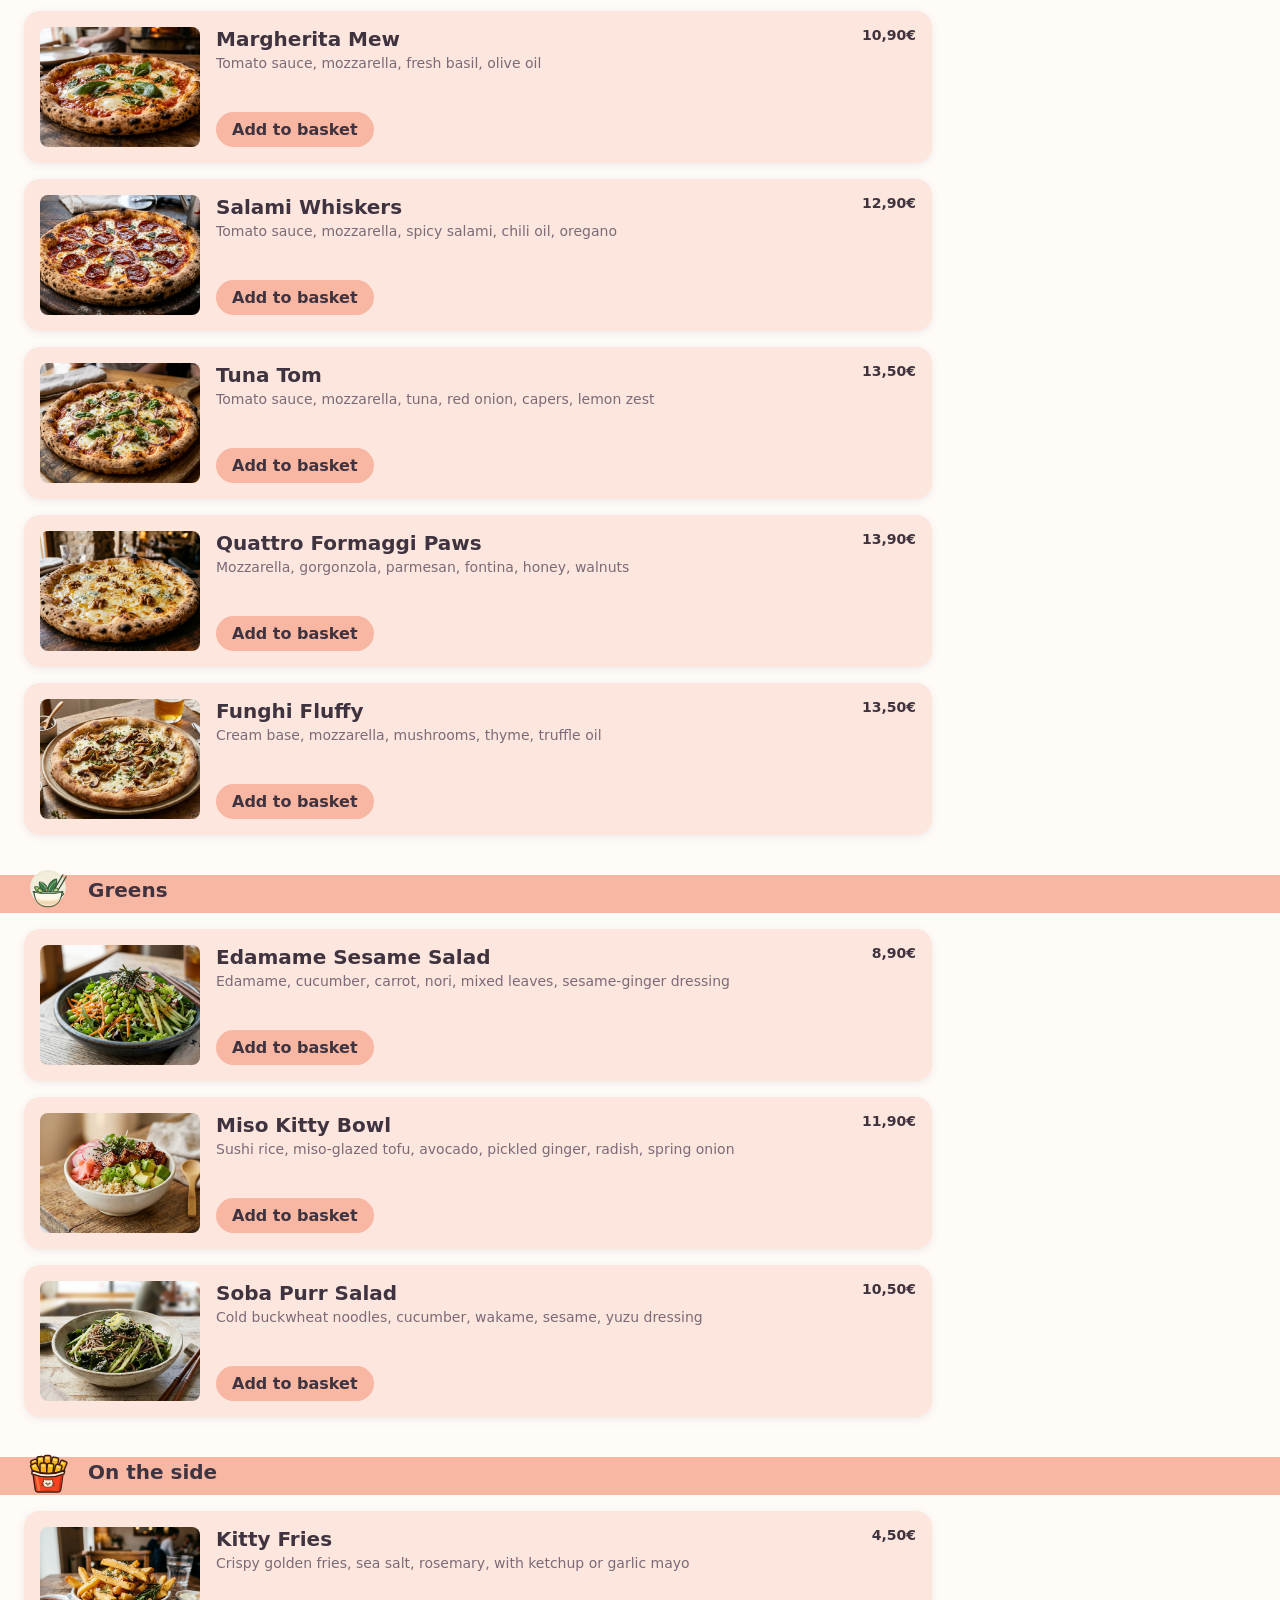
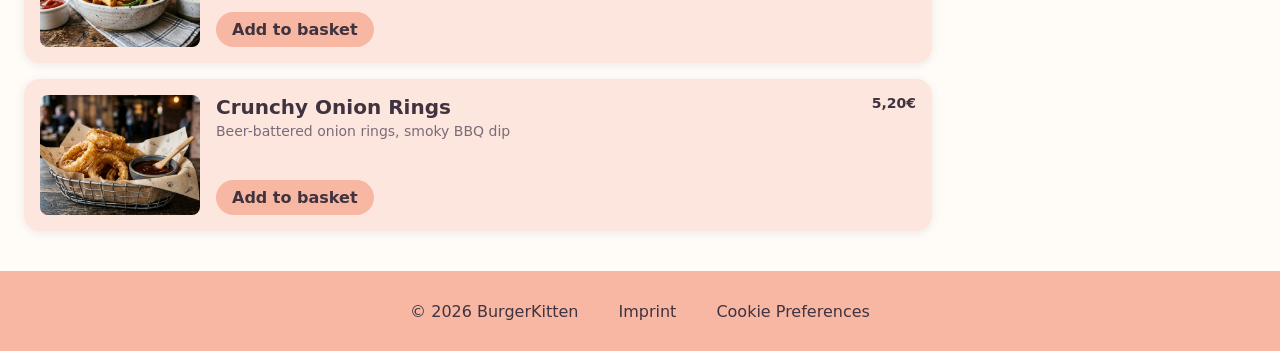
==== commit e1aa8046: "feat: mobile footer now shows how many items are added on the basket icon" ====
--- a/index.html
+++ b/index.html
@@ -61,8 +61,9 @@
             <a href=""><img src="./assets/icon/person.svg" alt=""></a>
             <a href=""><img src="./assets/icon/takeout_dining.svg" alt=""></a>
             <button onclick="toggleBasket()" aria-label="Open basket">
-    <img src="./assets/icon/shopping-cart.svg" alt="" />
-</button>
+                <img src="./assets/icon/shopping-cart.svg" alt="" />
+                <span id="basket-count" class="basket-badge">0</span>
+            </button>
         </footer>
         <footer class="site-footer">
             <a href="">© 2026 BurgerKitten</a>
--- a/style.css
+++ b/style.css
@@ -264,6 +264,35 @@
     font-family: var(--font-heading);
     font-size: var(--font-size-lg);
     margin-bottom: var(--space-4);
+}
+
+/* Delivery / Pickup switch */
+.delivery-toggle {
+    display: flex;
+    width: 100%;
+    margin-bottom: var(--space-3);
+    padding: var(--space-1);
+    background-color: var(--color-basket-line);
+    border-radius: var(--radius-round);
+}
+
+.delivery-toggle button {
+    flex: 1;
+    padding: var(--space-1) var(--space-2);
+    background: transparent;
+    border: 0;
+    border-radius: var(--radius-round);
+    color: var(--color-basket-text);
+    font-weight: 600;
+}
+
+.delivery-toggle button.active {
+    background-color: var(--color-primary);
+    color: var(--color-text-on-primary);
+}
+
+.delivery-toggle button:focus-visible {
+    outline: 3px solid var(--color-focus);
 }
 
 /* empty basket */
@@ -547,6 +576,7 @@
     background: transparent;
     border: 0;
     border-radius: var(--radius-round);
+    position: relative;
 }
 
 .mobile-footer a:hover,
@@ -563,6 +593,30 @@
 .mobile-footer img {
     width: 20px;
     height: 20px;
+}
+
+.basket-badge {
+    position: absolute;
+    top: 0;
+    right: 0;
+    min-width: 18px;
+    height: 18px;
+    padding: 0 var(--space-1);
+    display: flex;
+    align-items: center;
+    justify-content: center;
+    background-color: var(--color-primary);
+    color: var(--color-text-on-primary);
+    border-radius: var(--radius-round);
+    font-size: 11px;
+    font-weight: 700;
+    line-height: 1;
+    pointer-events: none; /* clicks hit the button */
+}
+
+.basket-badge:empty,
+.basket-badge[hidden] {
+    display: none;
 }
 
 .site-footer {
